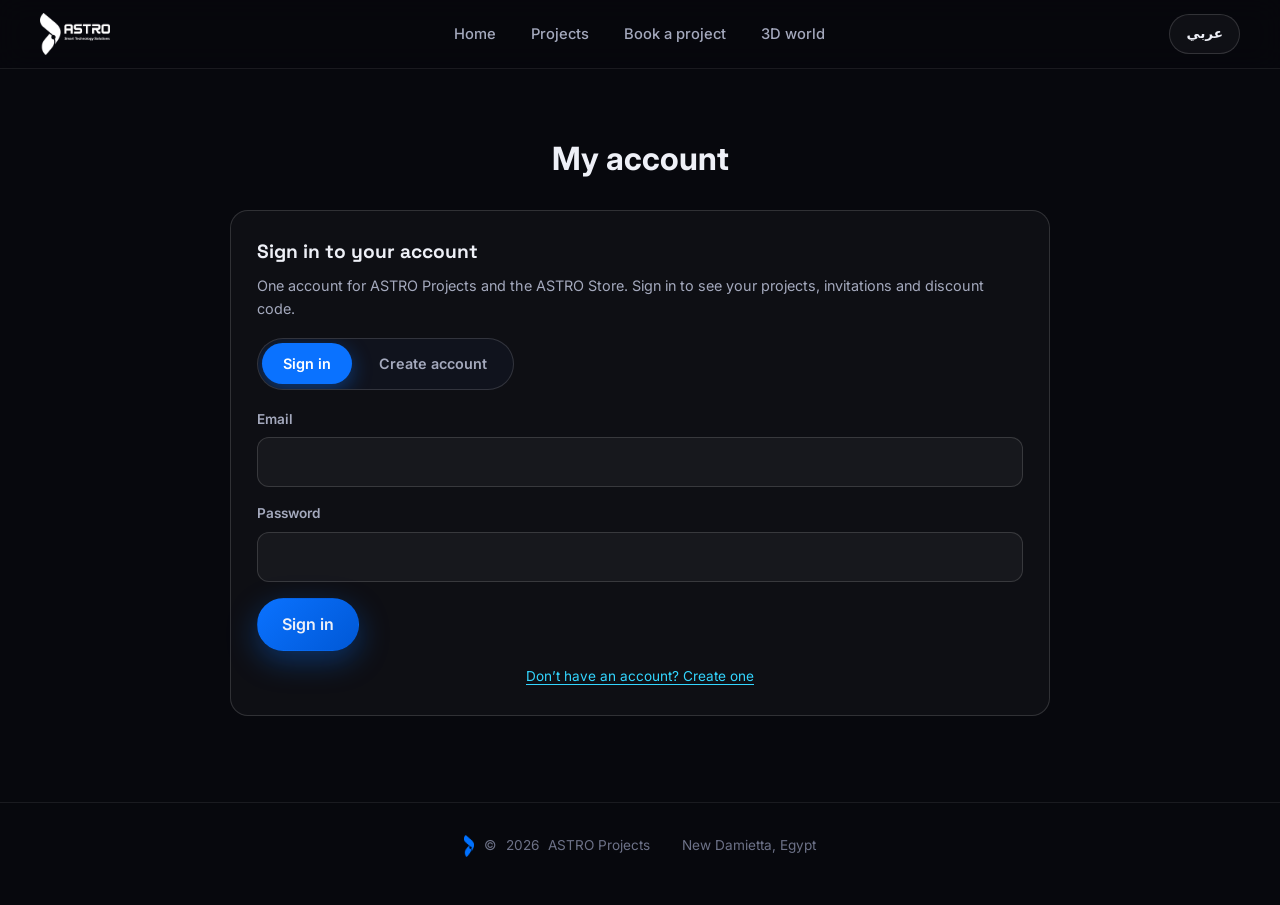
==== account.html @ 442399ca "Unify store accounts, add project booking/roadmap system, full i18n, UI polish - Share accounts, ref" ====
<!DOCTYPE html>
<html lang="en">
<head>
  <meta charset="UTF-8">
  <meta name="viewport" content="width=device-width, initial-scale=1">
  <title>My account — ASTRO Projects</title>
  <meta name="description" content="Your ASTRO projects, team invitations and discount code — the same account as the ASTRO Store.">
  <meta name="theme-color" content="#07080d">
  <meta name="robots" content="noindex">
  <link rel="icon" type="image/png" href="assets/favicon.png">
  <link rel="preconnect" href="https://fonts.googleapis.com">
  <link rel="preconnect" href="https://fonts.gstatic.com" crossorigin>
  <link href="https://fonts.googleapis.com/css2?family=Cairo:wght@400;600;700&family=Inter:wght@400;500;600&family=JetBrains+Mono:wght@400;500&family=Space+Grotesk:wght@500;600;700&display=swap" rel="stylesheet">
  <link rel="stylesheet" href="css/base.css?v=17">
  <link rel="stylesheet" href="css/modal.css?v=17">
  <link rel="stylesheet" href="css/site.css?v=17">
  <link rel="stylesheet" href="css/order.css?v=17">
  <link rel="stylesheet" href="css/account.css?v=17">
</head>
<body class="booking">
  <header class="nav scrolled" id="nav">
    <div class="wrap nav-in">
      <a href="index.html" class="logo" aria-label="ASTRO Projects"><img src="assets/astro-logo-white.webp" alt="ASTRO — Smart Technology Solutions" width="76" height="46"></a>
      <ul class="nav-links">
        <li><a href="index.html" data-i18n="nav.home">Home</a></li>
        <li><a href="index.html#work" data-i18n="nav.projects">Projects</a></li>
        <li><a href="order.html" data-i18n="nav.book">Book a project</a></li>
        <li><a href="world.html" data-i18n="nav.world">3D world</a></li>
      </ul>
      <div class="nav-actions">
        <button class="btn lang" id="lang-toggle" type="button">عربي</button>
      </div>
    </div>
  </header>

  <main class="order-page">
    <div class="wrap narrow">
      <div class="order-head">
        <h1 class="title" data-i18n="acc.title">My account</h1>
      </div>

      <div id="gate-wrap" hidden></div>

      <div id="acc-wrap" hidden>
        <div class="acc-head">
          <div id="acc-who"></div>
          <button class="btn" id="b-signout" type="button" data-i18n="acc.signOut">Sign out</button>
        </div>

        <div class="tabs2" role="tablist">
          <button class="tab2 on" id="tab-projects" role="tab" type="button" data-i18n="acc.tab.projects">My projects</button>
          <button class="tab2" id="tab-invites" role="tab" type="button">
            <span data-i18n="acc.tab.invites">Invitations</span><span class="badge" id="invite-badge" hidden></span>
          </button>
          <button class="tab2" id="tab-code" role="tab" type="button" data-i18n="acc.tab.code">Discount code</button>
        </div>

        <section id="view-projects"><div class="card-form"><div class="form-body" id="projects-body"></div></div></section>
        <section id="view-invites" hidden><div class="card-form"><div class="form-body" id="invites-body"></div></div></section>
        <section id="view-code" hidden><div class="card-form"><div class="form-body" id="code-body"></div></div></section>
      </div>
    </div>
  </main>

  <footer><div class="wrap"><span class="f-brand"><img src="assets/astro-symbol.webp" alt="" width="14" height="28"> © <span id="yr"></span> ASTRO Projects</span><span>New Damietta, Egypt</span></div></footer>

  <script src="js/icons.js?v=17"></script>
  <script src="js/data.js?v=17"></script>
  <script src="js/config.js?v=17"></script>
  <script src="js/i18n-order.js?v=17"></script>
  <script src="js/store-auth.js?v=17"></script>
  <script src="js/account.js?v=17"></script>
</body>
</html>
---- css/base.css ----
/* ==========================================================================
   Base tokens — shared by the portfolio site and the 3D world
   ========================================================================== */
:root {
  --bg: #07080d;
  --bg-2: #0b0d15;
  --surface: #10131d;
  --surface-2: #151927;
  --line: rgba(255, 255, 255, 0.08);
  --line-2: rgba(255, 255, 255, 0.14);
  --text: #eef0f7;
  --text-2: #a4a9bd;
  --text-3: #6d7288;
  --accent: #0a72ff;
  --accent-2: #33d6ff;
  --gold: #ffd23f;
  --radius: 16px;
  --radius-sm: 10px;
  --font-display: 'Space Grotesk', 'Inter', system-ui, sans-serif;
  --font-body: 'Inter', system-ui, -apple-system, 'Segoe UI', sans-serif;
  --font-mono: 'JetBrains Mono', ui-monospace, 'SF Mono', Menlo, monospace;
  --ease: cubic-bezier(0.22, 1, 0.36, 1);
}

*, *::before, *::after { box-sizing: border-box; }
html { scroll-behavior: smooth; -webkit-text-size-adjust: 100%; }
body {
  margin: 0;
  background: var(--bg);
  color: var(--text);
  font-family: var(--font-body);
  font-size: 16px;
  line-height: 1.6;
  -webkit-font-smoothing: antialiased;
  text-rendering: optimizeLegibility;
}
img, svg, canvas { display: block; max-width: 100%; }
a { color: inherit; text-decoration: none; }
button { font: inherit; color: inherit; cursor: pointer; }
:focus-visible { outline: 2px solid var(--accent-2); outline-offset: 3px; border-radius: 6px; }
::selection { background: var(--accent); color: #fff; }

@media (prefers-reduced-motion: reduce) {
  *, *::before, *::after { animation-duration: 0.01ms !important; transition-duration: 0.01ms !important; scroll-behavior: auto !important; }
}

/* Shared chips / tags -------------------------------------------------- */
.chip {
  display: inline-flex; align-items: center; gap: 0.4rem;
  padding: 0.28rem 0.7rem;
  border: 1px solid var(--line-2);
  border-radius: 999px;
  font-size: 0.74rem; font-weight: 500; letter-spacing: 0.01em;
  color: var(--text-2);
  background: rgba(255, 255, 255, 0.03);
  white-space: nowrap;
}
.chip .dot { width: 7px; height: 7px; border-radius: 50%; background: var(--c, var(--accent)); box-shadow: 0 0 10px var(--c, var(--accent)); }
.tech {
  font-family: var(--font-mono); font-size: 0.72rem;
  padding: 0.22rem 0.55rem; border-radius: 6px;
  background: rgba(255, 255, 255, 0.05); color: var(--text-2);
  border: 1px solid var(--line);
}
---- css/modal.css ----
/* Project detail dialog — shared by site and 3D world */
.pm-overlay {
  position: fixed; inset: 0; z-index: 1000;
  display: flex; align-items: center; justify-content: center;
  padding: 1.25rem;
  background: rgba(4, 5, 10, 0.72);
  backdrop-filter: blur(10px) saturate(1.1);
  -webkit-backdrop-filter: blur(10px) saturate(1.1);
  opacity: 0; pointer-events: none;
  transition: opacity 0.28s var(--ease);
}
.pm-overlay.open { opacity: 1; pointer-events: auto; }
.pm {
  --c: var(--accent);
  position: relative;
  width: min(760px, 100%); max-height: min(88vh, 900px);
  display: flex; flex-direction: column;
  background: linear-gradient(180deg, var(--surface-2), var(--surface));
  border: 1px solid var(--line-2);
  border-radius: 22px;
  box-shadow: 0 40px 120px rgba(0, 0, 0, 0.6), 0 0 0 1px rgba(255, 255, 255, 0.02) inset;
  transform: translateY(18px) scale(0.98);
  transition: transform 0.34s var(--ease);
  overflow: hidden;
}
.pm-overlay.open .pm { transform: none; }
.pm::before {
  content: ''; position: absolute; inset: 0 0 auto 0; height: 220px; pointer-events: none;
  background: radial-gradient(600px 220px at 20% -20%, color-mix(in srgb, var(--c) 38%, transparent), transparent 70%);
}
.pm-head { position: relative; padding: 1.75rem 2rem 1rem; }
.pm-cats { display: flex; flex-wrap: wrap; gap: 0.4rem; margin-bottom: 0.9rem; }
.pm-title { font-family: var(--font-display); font-size: clamp(1.5rem, 3.4vw, 2.1rem); line-height: 1.15; margin: 0 2.5rem 0.5rem 0; letter-spacing: -0.01em; }
.pm-tag { margin: 0; color: var(--text-2); font-size: 1.02rem; }
.pm-close {
  position: absolute; z-index: 5; top: 1.1rem; right: 1.1rem; width: 38px; height: 38px;
  border-radius: 50%; border: 1px solid var(--line-2); background: rgba(255, 255, 255, 0.05);
  display: grid; place-items: center; font-size: 1.15rem; line-height: 1;
  transition: background 0.2s, transform 0.2s;
}
.pm-close:hover { background: rgba(255, 255, 255, 0.12); transform: rotate(90deg); }
.pm-body { position: relative; padding: 0.5rem 2rem 2rem; overflow-y: auto; }
.pm-status {
  display: inline-flex; align-items: center; gap: 0.45rem; margin-bottom: 1rem;
  font-family: var(--font-mono); font-size: 0.72rem; letter-spacing: 0.06em; text-transform: uppercase; color: var(--text-3);
}
.pm-status::before { content: ''; width: 7px; height: 7px; border-radius: 50%; background: var(--c); }
.pm-desc { color: var(--text); margin: 0 0 1.4rem; font-size: 1.02rem; }
.pm h3 { font-family: var(--font-mono); font-size: 0.72rem; font-weight: 500; letter-spacing: 0.12em; text-transform: uppercase; color: var(--text-3); margin: 1.5rem 0 0.7rem; }
.pm ul { margin: 0; padding: 0; list-style: none; display: grid; gap: 0.6rem; }
.pm li { position: relative; padding-left: 1.25rem; color: var(--text-2); font-size: 0.96rem; }
.pm li::before { content: ''; position: absolute; left: 0; top: 0.62em; width: 7px; height: 7px; border-radius: 2px; background: var(--c); transform: rotate(45deg); }
.pm-stack { display: flex; flex-wrap: wrap; gap: 0.4rem; }
.pm-links { display: flex; flex-wrap: wrap; gap: 0.6rem; margin-top: 1.6rem; }
.btn {
  display: inline-flex; align-items: center; gap: 0.55rem;
  padding: 0.7rem 1.2rem; border-radius: 999px; border: 1px solid var(--line-2);
  font-weight: 600; font-size: 0.92rem; background: rgba(255, 255, 255, 0.04);
  transition: transform 0.2s var(--ease), background 0.2s, border-color 0.2s, box-shadow 0.2s;
}
.btn:hover { transform: translateY(-2px); background: rgba(255, 255, 255, 0.09); border-color: rgba(255, 255, 255, 0.28); }
.btn.primary { background: linear-gradient(135deg, var(--accent), #0058d6); border-color: transparent; box-shadow: 0 10px 30px rgba(10, 114, 255, 0.35); }
.btn.primary:hover { box-shadow: 0 14px 40px rgba(10, 114, 255, 0.5); }

@media (max-width: 600px) {
  .pm-overlay { padding: 0; align-items: flex-end; }
  .pm { max-height: 92vh; border-radius: 22px 22px 0 0; }
  .pm-head { padding: 1.4rem 1.25rem 0.75rem; }
  .pm-body { padding: 0.25rem 1.25rem 1.5rem; }
}

/* Coins + toasts ------------------------------------------------------ */
.coin { display: inline-block; flex: none; width: 1.15em; height: 1.15em; border-radius: 50%; vertical-align: -0.2em; background: radial-gradient(circle at 35% 30%, #fff3b0, #ffc93c 55%, #d18b00); box-shadow: 0 0 0 1.5px #a86b00 inset, 0 0 12px rgba(255, 201, 60, 0.5); position: relative; }
.coin::after { content: ''; position: absolute; inset: 24%; border-radius: 50%; border: 1.5px solid rgba(146, 90, 0, 0.55); }
.toasts { position: fixed; z-index: 1200; top: 5.2rem; left: 50%; transform: translateX(-50%); display: grid; gap: 0.5rem; justify-items: center; pointer-events: none; width: min(92vw, 420px); }
.toast { --c: var(--accent); display: flex; align-items: center; gap: 0.75rem; padding: 0.7rem 1.1rem 0.7rem 0.85rem; border-radius: 16px; background: rgba(10, 12, 24, 0.9); backdrop-filter: blur(14px); border: 1px solid color-mix(in srgb, var(--c) 55%, transparent); box-shadow: 0 16px 50px rgba(0, 0, 0, 0.5), 0 0 30px color-mix(in srgb, var(--c) 25%, transparent); opacity: 0; transform: translateY(-14px) scale(0.96); transition: opacity 0.35s, transform 0.45s var(--ease); font-size: 1.3rem; }
.toast.in { opacity: 1; transform: none; }
.toast b { display: block; font-family: var(--font-display); font-size: 1.05rem; line-height: 1.2; color: #ffd86b; }
.toast span { display: block; font-size: 0.8rem; color: var(--text-2); font-family: var(--font-body); }
---- css/site.css ----
/* ==========================================================================
   Portfolio site
   ========================================================================== */
.wrap { width: min(1200px, 100% - 2.5rem); margin-inline: auto; }
section { position: relative; padding: clamp(2.6rem, 5vw, 4.2rem) 0; }
.eyebrow { font-family: var(--font-mono); font-size: 0.75rem; letter-spacing: 0.16em; text-transform: uppercase; color: var(--accent-2); margin: 0 0 1rem; display: flex; align-items: center; gap: 0.7rem; }
.eyebrow::before { content: ''; width: 28px; height: 1px; background: currentColor; }
h2.title { font-family: var(--font-display); font-size: clamp(2rem, 4.6vw, 3.2rem); line-height: 1.08; letter-spacing: -0.02em; margin: 0 0 1rem; font-weight: 700; }
p.lead { color: var(--text-2); font-size: 1.1rem; max-width: 62ch; margin: 0; }

/* Nav ------------------------------------------------------------------ */
.nav { position: fixed; inset: 0 0 auto 0; z-index: 100; transition: background 0.3s, border-color 0.3s, backdrop-filter 0.3s; border-bottom: 1px solid transparent; }
.nav.scrolled { background: rgba(7, 8, 13, 0.72); backdrop-filter: blur(14px) saturate(1.3); -webkit-backdrop-filter: blur(14px) saturate(1.3); border-color: var(--line); }
.nav-in { height: 68px; display: flex; align-items: center; justify-content: space-between; gap: 1.5rem; }
.logo { font-family: var(--font-display); font-weight: 700; font-size: 1.15rem; letter-spacing: -0.01em; display: flex; align-items: center; gap: 0.6rem; }
.logo i { width: 30px; height: 30px; border-radius: 9px; background: linear-gradient(135deg, var(--accent), var(--accent-2)); display: grid; place-items: center; font-style: normal; font-size: 0.9rem; color: #fff; }
.nav-links { display: flex; gap: 0.4rem; list-style: none; margin: 0; padding: 0; }
.nav-links a { padding: 0.5rem 0.9rem; border-radius: 999px; color: var(--text-2); font-size: 0.92rem; font-weight: 500; transition: color 0.2s, background 0.2s; }
.nav-links a:hover, .nav-links a.active { color: var(--text); background: rgba(255, 255, 255, 0.06); }
.nav .btn { padding: 0.55rem 1.05rem; font-size: 0.86rem; }
@media (max-width: 860px) { .nav-links { display: none; } }

/* Hero ----------------------------------------------------------------- */
.hero { min-height: 100svh; display: flex; align-items: center; padding: 7rem 0 4rem; overflow: hidden; }
#net { position: absolute; inset: 0; width: 100%; height: 100%; opacity: 0.85; }
.hero::after { content: ''; position: absolute; inset: 0; background: radial-gradient(1000px 600px at 15% 30%, rgba(10, 114, 255, 0.16), transparent 60%), radial-gradient(800px 500px at 90% 80%, rgba(51, 214, 255, 0.1), transparent 60%), linear-gradient(180deg, transparent 60%, var(--bg)); pointer-events: none; }
.hero-in { position: relative; z-index: 2; }
.hero-pill { display: inline-flex; align-items: center; gap: 0.6rem; padding: 0.4rem 0.9rem 0.4rem 0.5rem; border: 1px solid var(--line-2); border-radius: 999px; background: rgba(255, 255, 255, 0.04); font-size: 0.82rem; color: var(--text-2); margin-bottom: 1.6rem; }
.hero-pill b { display: inline-grid; place-items: center; width: 22px; height: 22px; border-radius: 50%; background: rgba(61, 220, 151, 0.18); }
.hero-pill b::after { content: ''; width: 8px; height: 8px; border-radius: 50%; background: #3ddc97; box-shadow: 0 0 12px #3ddc97; animation: pulse 2s infinite; }
@keyframes pulse { 50% { opacity: 0.35; } }
.hero h1 { font-family: var(--font-display); font-size: clamp(3rem, 9.5vw, 7.6rem); line-height: 0.95; letter-spacing: -0.04em; margin: 0 0 1.4rem; font-weight: 700; }
.hero h1 span { background: linear-gradient(120deg, #fff 20%, #9cc8ff 55%, var(--accent-2)); -webkit-background-clip: text; background-clip: text; color: transparent; }
.hero .role { font-family: var(--font-mono); font-size: clamp(0.85rem, 1.6vw, 1rem); color: var(--accent-2); margin: 0 0 1.4rem; letter-spacing: 0.02em; }
.hero p.lead { font-size: clamp(1.05rem, 1.7vw, 1.3rem); max-width: 56ch; margin-bottom: 2.2rem; }
.hero-cta { display: flex; flex-wrap: wrap; gap: 0.8rem; }
.btn.lg { padding: 0.95rem 1.6rem; font-size: 1rem; }
.hero-stats { display: flex; flex-wrap: wrap; gap: 2.6rem; margin-top: 3.6rem; padding-top: 1.8rem; border-top: 1px solid var(--line); }
.stat b { display: block; font-family: var(--font-display); font-size: 2.3rem; line-height: 1; letter-spacing: -0.03em; }
.stat span { color: var(--text-3); font-size: 0.82rem; text-transform: uppercase; letter-spacing: 0.1em; font-family: var(--font-mono); }
.scroll-hint { position: absolute; bottom: 1.6rem; left: 50%; transform: translateX(-50%); z-index: 2; color: var(--text-3); font-family: var(--font-mono); font-size: 0.7rem; letter-spacing: 0.2em; text-transform: uppercase; }

/* Drive banner ---------------------------------------------------------- */
.drive { padding: 0; }
.drive-card { position: relative; overflow: hidden; border-radius: 28px; border: 1px solid var(--line-2); background: linear-gradient(120deg, #131a33, #0d0f1c 60%); padding: clamp(2rem, 5vw, 4rem); display: grid; grid-template-columns: 1.1fr 0.9fr; gap: 2rem; align-items: center; }
.drive-card::before { content: ''; position: absolute; inset: 0; background: radial-gradient(700px 350px at 85% 50%, rgba(255, 159, 67, 0.22), transparent 70%); pointer-events: none; }
.drive-card h3 { font-family: var(--font-display); font-size: clamp(1.8rem, 3.6vw, 2.8rem); line-height: 1.1; margin: 0 0 1rem; letter-spacing: -0.02em; }
.drive-card p { color: var(--text-2); margin: 0 0 1.6rem; max-width: 46ch; }
.drive-art { position: relative; aspect-ratio: 16 / 9; border-radius: 18px; overflow: hidden; background: linear-gradient(#182347, #0c1020); border: 1px solid var(--line); }
.drive-art svg { width: 100%; height: 100%; }
@media (max-width: 820px) { .drive-card { grid-template-columns: 1fr; } }

/* Now / roles ------------------------------------------------------------ */
.roles { display: grid; grid-template-columns: repeat(auto-fit, minmax(260px, 1fr)); gap: 1rem; margin-top: 2.2rem; }
.role-card { padding: 1.4rem 1.5rem; border: 1px solid var(--line); border-radius: var(--radius); background: var(--surface); }
.role-card small { font-family: var(--font-mono); font-size: 0.72rem; color: var(--accent-2); letter-spacing: 0.08em; text-transform: uppercase; }
.role-card h4 { margin: 0.4rem 0 0.2rem; font-family: var(--font-display); font-size: 1.15rem; }
.role-card p { margin: 0; color: var(--text-2); font-size: 0.92rem; }

/* Project cards ---------------------------------------------------------- */
.grid { display: grid; grid-template-columns: repeat(auto-fill, minmax(320px, 1fr)); gap: 1.1rem; }
.card { --c: var(--accent); position: relative; display: flex; flex-direction: column; text-align: left; padding: 0; border: 1px solid var(--line); border-radius: var(--radius); background: var(--surface); overflow: hidden; transition: transform 0.35s var(--ease), border-color 0.25s, box-shadow 0.35s; }
.card:hover { transform: translateY(-5px); border-color: color-mix(in srgb, var(--c) 55%, transparent); box-shadow: 0 24px 60px rgba(0, 0, 0, 0.45), 0 0 0 1px color-mix(in srgb, var(--c) 20%, transparent); }
.thumb { position: relative; height: 128px; overflow: hidden; background: linear-gradient(135deg, color-mix(in srgb, var(--c) 30%, #0b0d15), #0b0d15 75%); }
.thumb canvas { width: 100%; height: 100%; }
.thumb .glyph { position: absolute; right: 1rem; bottom: -0.6rem; font-family: var(--font-display); font-size: 6.2rem; font-weight: 700; line-height: 1; color: color-mix(in srgb, var(--c) 40%, transparent); pointer-events: none; }
.card .body { padding: 1.15rem 1.3rem 1.3rem; display: flex; flex-direction: column; gap: 0.6rem; flex: 1; }
.card h3 { font-family: var(--font-display); font-size: 1.2rem; line-height: 1.2; margin: 0; letter-spacing: -0.01em; }
.card p { margin: 0; color: var(--text-2); font-size: 0.92rem; }
.card .cats { display: flex; flex-wrap: wrap; gap: 0.35rem; }
.card .cats .chip { font-size: 0.68rem; padding: 0.2rem 0.55rem; }
.card .foot { margin-top: auto; padding-top: 0.5rem; display: flex; flex-wrap: wrap; gap: 0.35rem; }
.card .foot .tech { font-size: 0.66rem; }
.badge { position: absolute; top: 0.8rem; left: 0.8rem; z-index: 2; font-family: var(--font-mono); font-size: 0.66rem; letter-spacing: 0.08em; text-transform: uppercase; padding: 0.25rem 0.55rem; border-radius: 6px; background: rgba(0, 0, 0, 0.55); border: 1px solid var(--line-2); backdrop-filter: blur(6px); }
.badge.star { color: var(--gold); }

.featured-grid { display: grid; grid-template-columns: repeat(12, 1fr); gap: 1.1rem; }
.featured-grid .card { grid-column: span 4; }
.featured-grid .card:nth-child(1), .featured-grid .card:nth-child(2) { grid-column: span 6; }
.featured-grid .card:nth-child(1) .thumb, .featured-grid .card:nth-child(2) .thumb { height: 200px; }
@media (max-width: 980px) { .featured-grid .card, .featured-grid .card:nth-child(1), .featured-grid .card:nth-child(2) { grid-column: span 6; } }
@media (max-width: 640px) { .featured-grid .card, .featured-grid .card:nth-child(1), .featured-grid .card:nth-child(2) { grid-column: span 12; } }

/* Domains ---------------------------------------------------------------- */
.domains { display: grid; grid-template-columns: repeat(auto-fill, minmax(260px, 1fr)); gap: 1rem; margin-top: 2.4rem; }
.domain { --c: var(--accent); position: relative; text-align: left; padding: 1.4rem 1.5rem; border-radius: var(--radius); border: 1px solid var(--line); background: var(--surface); transition: transform 0.3s var(--ease), border-color 0.25s; overflow: hidden; }
.domain::after { content: ''; position: absolute; right: -40px; top: -40px; width: 140px; height: 140px; border-radius: 50%; background: radial-gradient(circle, color-mix(in srgb, var(--c) 35%, transparent), transparent 70%); transition: transform 0.5s var(--ease); }
.domain:hover { transform: translateY(-4px); border-color: color-mix(in srgb, var(--c) 60%, transparent); }
.domain:hover::after { transform: scale(1.5); }
.domain .ic { width: 42px; height: 42px; display: grid; place-items: center; border-radius: 12px; font-size: 1.25rem; color: var(--c); background: color-mix(in srgb, var(--c) 14%, transparent); border: 1px solid color-mix(in srgb, var(--c) 35%, transparent); margin-bottom: 1rem; position: relative; z-index: 1; }
.domain h4 { margin: 0 0 0.35rem; font-family: var(--font-display); font-size: 1.1rem; position: relative; z-index: 1; }
.domain p { margin: 0 0 0.9rem; color: var(--text-2); font-size: 0.9rem; position: relative; z-index: 1; }
.domain .n { font-family: var(--font-mono); font-size: 0.75rem; color: var(--c); position: relative; z-index: 1; }

/* Explorer --------------------------------------------------------------- */
.tools { display: flex; flex-wrap: wrap; gap: 0.8rem; align-items: center; margin: 2.2rem 0 1.6rem; }
.search { position: relative; flex: 1 1 260px; max-width: 380px; }
.search input { width: 100%; height: 44px; border-radius: 999px; border: 1px solid var(--line-2); background: var(--surface); color: var(--text); padding: 0 1rem 0 2.6rem; font: inherit; font-size: 0.95rem; transition: border-color 0.2s, box-shadow 0.2s; }
.search input:focus { outline: none; border-color: var(--accent); box-shadow: 0 0 0 4px rgba(10, 114, 255, 0.18); }
.search::before { content: ''; position: absolute; left: 1rem; top: 50%; width: 18px; height: 18px; transform: translateY(-50%); background: var(--text-3); -webkit-mask: url("data:image/svg+xml,%3Csvg xmlns='http://www.w3.org/2000/svg' viewBox='0 0 24 24' fill='none' stroke='black' stroke-width='2' stroke-linecap='round'%3E%3Ccircle cx='11' cy='11' r='8'/%3E%3Cpath d='m21 21-4.3-4.3'/%3E%3C/svg%3E") center / contain no-repeat; mask: url("data:image/svg+xml,%3Csvg xmlns='http://www.w3.org/2000/svg' viewBox='0 0 24 24' fill='none' stroke='black' stroke-width='2' stroke-linecap='round'%3E%3Ccircle cx='11' cy='11' r='8'/%3E%3Cpath d='m21 21-4.3-4.3'/%3E%3C/svg%3E") center / contain no-repeat; }
.filters { display: flex; flex-wrap: wrap; gap: 0.45rem; }
.filter { --c: var(--accent); padding: 0.45rem 0.95rem; border-radius: 999px; border: 1px solid var(--line-2); background: transparent; font-size: 0.84rem; font-weight: 500; color: var(--text-2); transition: all 0.2s; display: inline-flex; gap: 0.5rem; align-items: center; }
.filter i { font-style: normal; font-family: var(--font-mono); font-size: 0.7rem; opacity: 0.6; }
.filter:hover { color: var(--text); border-color: rgba(255, 255, 255, 0.3); }
.filter.on { color: #fff; background: color-mix(in srgb, var(--c) 30%, transparent); border-color: color-mix(in srgb, var(--c) 70%, transparent); }
.count { color: var(--text-3); font-family: var(--font-mono); font-size: 0.8rem; margin-left: auto; }
.empty { padding: 4rem 0; text-align: center; color: var(--text-3); }

/* About ------------------------------------------------------------------ */
.about-grid { display: grid; grid-template-columns: 1fr 1fr; gap: clamp(2rem, 5vw, 4rem); margin-top: 2.4rem; }
@media (max-width: 860px) { .about-grid { grid-template-columns: 1fr; } }
.skills { display: grid; gap: 1.3rem; }
.skill-group h4 { margin: 0 0 0.6rem; font-family: var(--font-mono); font-size: 0.74rem; letter-spacing: 0.12em; text-transform: uppercase; color: var(--text-3); font-weight: 500; }
.skill-group div { display: flex; flex-wrap: wrap; gap: 0.4rem; }
.timeline { border-left: 1px solid var(--line-2); padding-left: 1.6rem; display: grid; gap: 1.6rem; }
.tl { position: relative; }
.tl::before { content: ''; position: absolute; left: calc(-1.6rem - 4px); top: 0.55rem; width: 7px; height: 7px; border-radius: 50%; background: var(--accent); box-shadow: 0 0 0 4px rgba(10, 114, 255, 0.2); }
.tl small { font-family: var(--font-mono); font-size: 0.72rem; color: var(--text-3); letter-spacing: 0.06em; }
.tl h4 { margin: 0.2rem 0 0.1rem; font-family: var(--font-display); font-size: 1.05rem; }
.tl p { margin: 0; color: var(--text-2); font-size: 0.92rem; }

/* Contact ---------------------------------------------------------------- */
.contact-card { border-radius: 28px; border: 1px solid var(--line-2); padding: clamp(2rem, 6vw, 4.5rem); background: radial-gradient(800px 380px at 80% 0%, rgba(10, 114, 255, 0.2), transparent 70%), var(--surface); }
.contact-card h2 { font-family: var(--font-display); font-size: clamp(2rem, 5vw, 3.6rem); line-height: 1.05; letter-spacing: -0.03em; margin: 0 0 1rem; }
.contact-links { display: flex; flex-wrap: wrap; gap: 0.7rem; margin-top: 2rem; }
footer { padding: 2rem 0 3rem; border-top: 1px solid var(--line); color: var(--text-3); font-size: 0.85rem; }
footer .wrap { display: flex; justify-content: space-between; flex-wrap: wrap; gap: 1rem; }

/* Reveal */
.reveal { opacity: 0; transform: translateY(22px); transition: opacity 0.7s var(--ease), transform 0.7s var(--ease); }
.reveal.in { opacity: 1; transform: none; }

/* ---- Centered layout ---------------------------------------------------- */
.eyebrow { justify-content: center; }
.eyebrow::after { content: ''; width: 28px; height: 1px; background: currentColor; }
h2.title, section .lead { text-align: center; }
p.lead { margin-inline: auto; }
.hero-in { text-align: center; }
.hero p.lead { margin-inline: auto; }
.hero-cta, .hero-stats, .contact-links, .tools { justify-content: center; }
.hero-stats { gap: clamp(1.6rem, 5vw, 3.6rem); }
.scroll-hint { left: 50%; }
.drive-card { grid-template-columns: 1fr; text-align: center; justify-items: center; }
.drive-card p { margin-inline: auto; }
.drive-art { width: min(560px, 100%); }
.domain { text-align: center; }
.domain .ic { margin-inline: auto; }
.filters { justify-content: center; }
.search { margin-inline: auto; }
.count { margin-left: 0; width: 100%; text-align: center; }
.roles { justify-content: center; text-align: center; max-width: 820px; margin-inline: auto; }
.about-grid { grid-template-columns: 1fr; max-width: 820px; margin-inline: auto; }
.skill-group { text-align: center; }
.skill-group div { justify-content: center; }
.timeline { max-width: 560px; margin-inline: auto; width: 100%; }
.contact-card { text-align: center; }
footer .wrap { justify-content: center; text-align: center; gap: 0.4rem 2rem; }
.nav-in { justify-content: space-between; }

/* Game layer ------------------------------------------------------------ */
.wallet { display: inline-flex; align-items: center; gap: 0.7rem; padding: 0.4rem 0.9rem; border-radius: 999px; border: 1px solid var(--line-2); background: rgba(255, 255, 255, 0.04); font-size: 0.82rem; transition: border-color 0.2s, background 0.2s; }
.wallet:hover { border-color: rgba(255, 210, 63, 0.5); background: rgba(255, 210, 63, 0.06); }
.w-prog { color: var(--text-2); font-family: var(--font-mono); font-size: 0.75rem; white-space: nowrap; }
.w-prog b { color: var(--text); }
.w-bar { width: 54px; height: 4px; border-radius: 4px; background: rgba(255, 255, 255, 0.12); overflow: hidden; }
.w-bar i { display: block; height: 100%; width: 0; background: linear-gradient(90deg, var(--accent), var(--gold)); transition: width 0.5s var(--ease); }
.w-coins { display: inline-flex; align-items: center; gap: 0.4rem; font-family: var(--font-mono); font-weight: 500; color: #ffd86b; }
@media (max-width: 1040px) { .w-bar { display: none; } }
@media (max-width: 620px) { .wallet .w-prog { display: none; } .nav .btn { display: none; } .nav .btn.lang, .nav .nav-account { display: inline-flex; padding: 0.5rem 0.8rem; font-size: 0.8rem; } }
.card.found::after { content: ''; position: absolute; top: 0.8rem; right: 0.8rem; z-index: 3; width: 26px; height: 26px; border-radius: 50%; background: rgba(255, 210, 63, 0.16) url("data:image/svg+xml,%3Csvg xmlns='http://www.w3.org/2000/svg' viewBox='0 0 24 24' fill='none' stroke='%23ffd86b' stroke-width='3' stroke-linecap='round' stroke-linejoin='round'%3E%3Cpath d='M20 6 9 17l-5-5'/%3E%3C/svg%3E") center / 14px no-repeat; border: 1px solid rgba(255, 210, 63, 0.6); }
.quest { display: flex; flex-wrap: wrap; gap: 1rem 2rem; align-items: center; justify-content: center; margin: 1.6rem auto 0; padding: 1rem 1.4rem; max-width: 640px; border-radius: 18px; border: 1px solid var(--line-2); background: var(--surface); }
.quest .q-bar { flex: 1 1 200px; height: 8px; border-radius: 8px; background: rgba(255, 255, 255, 0.1); overflow: hidden; }
.quest .q-bar i { display: block; height: 100%; width: 0; background: linear-gradient(90deg, var(--accent), var(--accent-2), var(--gold)); transition: width 0.6s var(--ease); }
.quest small { font-family: var(--font-mono); color: var(--text-2); font-size: 0.78rem; }
.logo, .nav-links a, .nav .btn, .wallet { white-space: nowrap; }
@media (max-width: 1040px) { .nav-links { display: none; } }

/* Wordmark logo */
.logo { font-family: 'Outfit', var(--font-display); font-weight: 700; font-size: 1.7rem; letter-spacing: -0.025em; gap: 0.32em; line-height: 1; align-items: baseline; }
.logo span { color: #fff; }
.logo .l2 { background: linear-gradient(120deg, #9cc8ff, var(--accent-2)); -webkit-background-clip: text; background-clip: text; color: transparent; }
.logo:hover .l2 { filter: brightness(1.25); }

.roles { max-width: 1000px; grid-template-columns: repeat(auto-fit, minmax(240px, 1fr)); }
.role-card p { font-size: 0.9rem; }

/* ASTRO brand logo */
.logo { padding: 0; }
.logo img { height: 42px; width: auto; display: block; }
.f-brand { display: inline-flex; align-items: center; gap: 0.6rem; }
.f-brand img { height: 22px; width: auto; }

/* Booking call-to-action */
.book { padding: 0; }
.book-card { text-align: center; padding: clamp(2rem, 6vw, 4rem); border-radius: 28px; border: 1px solid var(--line-2); background: radial-gradient(700px 300px at 50% 0%, rgba(10, 114, 255, 0.22), transparent 70%), var(--surface); }
.book-card .lead { margin-bottom: 1.6rem; }
.book-cta { display: flex; flex-wrap: wrap; gap: 0.7rem; justify-content: center; }
.btn.gold-o { border-color: rgba(255, 210, 63, 0.55); color: #ffd86b; }

/* Icons */
.ic-svg { display: inline-block; flex: none; vertical-align: -0.16em; }
.badge .ic-svg { vertical-align: -0.12em; margin-inline-end: 0.15rem; }
.domain .ic .ic-svg { vertical-align: middle; }
.thumb .glyph { display: block; right: 0.8rem; bottom: -0.8rem; line-height: 0; }
.thumb .glyph .ic-svg { vertical-align: bottom; stroke-width: 1.2; }
.pm-close .ic-svg { vertical-align: middle; }

/* Burger menu */
.burger { display: none; width: 44px; height: 44px; padding: 0; border-radius: 12px; border: 1px solid var(--line-2); background: rgba(255, 255, 255, 0.05); position: relative; flex: none; }
.burger span { position: absolute; left: 12px; right: 12px; height: 2px; border-radius: 2px; background: #fff; transition: transform 0.3s var(--ease), opacity 0.2s, top 0.3s var(--ease); }
.burger span:nth-child(1) { top: 15px; } .burger span:nth-child(2) { top: 21px; } .burger span:nth-child(3) { top: 27px; }
.burger[aria-expanded='true'] span:nth-child(1) { top: 21px; transform: rotate(45deg); }
.burger[aria-expanded='true'] span:nth-child(2) { opacity: 0; }
.burger[aria-expanded='true'] span:nth-child(3) { top: 21px; transform: rotate(-45deg); }
@media (max-width: 1040px) { .burger { display: inline-block; } }
.menu { position: fixed; z-index: 90; inset: 68px 0 0 0; background: rgba(5, 8, 15, 0.985); backdrop-filter: blur(18px); -webkit-backdrop-filter: blur(18px); overflow-y: auto; opacity: 0; transform: translateY(-12px); transition: opacity 0.3s, transform 0.35s var(--ease); }
.menu[hidden] { display: none; }
.menu.open { opacity: 1; transform: none; }
.menu-in { width: min(560px, 100% - 2rem); margin: 1.2rem auto 3rem; display: grid; gap: 0.6rem; }
.mi { display: grid; grid-template-columns: 44px 1fr; grid-template-rows: auto auto; column-gap: 0.9rem; align-items: center; padding: 0.9rem 1rem; border-radius: 16px; border: 1px solid var(--line); background: var(--surface); transition: transform 0.2s var(--ease), border-color 0.2s, background 0.2s; }
.mi:hover, .mi:focus-visible { transform: translateX(4px); border-color: rgba(10, 114, 255, 0.6); background: rgba(10, 114, 255, 0.08); }
.mi [data-icon] { grid-row: 1 / 3; width: 44px; height: 44px; display: grid; place-items: center; border-radius: 12px; background: rgba(10, 114, 255, 0.14); color: var(--accent-2); }
.mi b { font-family: var(--font-display); font-size: 1.05rem; line-height: 1.2; }
.mi small { color: var(--text-3); font-size: 0.8rem; }
.mi.gold { border-color: rgba(255, 210, 63, 0.45); background: rgba(255, 210, 63, 0.05); }
.mi.gold [data-icon] { background: rgba(255, 210, 63, 0.16); color: #ffd86b; }
body.menu-open { overflow: hidden; }
@media (max-width: 620px) { .nav .nav-drive { display: none; } }
---- css/order.css ----
/* Booking page ----------------------------------------------------------- */
.booking .wrap.narrow { width: min(820px, 100% - 2rem); }
.booking .nav-actions { display: flex; gap: 0.6rem; align-items: center; }
.booking .btn.lang { padding: 0.5rem 1rem; font-size: 0.85rem; }
.order-page { padding: 7rem 0 4rem; min-height: 80vh; }
.order-head { text-align: center; margin-bottom: 1.6rem; }
.order-head .title { margin-bottom: 0.7rem; }
.order-head .title em { font-style: normal; background: linear-gradient(120deg, #9cc8ff, var(--accent-2)); -webkit-background-clip: text; background-clip: text; color: transparent; }
[lang='ar'] body, [lang='ar'] .inp, [lang='ar'] .btn, [lang='ar'] button { font-family: 'Cairo', var(--font-body); }
[lang='ar'] h1, [lang='ar'] h2, [lang='ar'] h3, [lang='ar'] .title { font-family: 'Cairo', var(--font-display); letter-spacing: 0; }
[lang='ar'] .eyebrow, [lang='ar'] .mono { letter-spacing: 0; }
.tabs2 { display: flex; gap: 0.4rem; padding: 0.3rem; margin: 0 auto 1.6rem; width: fit-content; border: 1px solid var(--line-2); border-radius: 999px; background: var(--surface); }
.tab2 { padding: 0.55rem 1.3rem; border: none; border-radius: 999px; background: transparent; font-weight: 600; font-size: 0.9rem; color: var(--text-2); transition: background 0.2s, color 0.2s; }
.tab2.on { background: var(--accent); color: #fff; box-shadow: 0 6px 20px rgba(10, 114, 255, 0.4); }

/* stepper */
.stepper { display: flex; align-items: center; justify-content: center; gap: 0; margin-bottom: 1.2rem; flex-wrap: nowrap; }
.st { display: flex; flex-direction: column; align-items: center; gap: 0.35rem; }
.st .dot { width: 40px; height: 40px; display: grid; place-items: center; border-radius: 50%; border: 1px solid var(--line-2); background: var(--surface); font-size: 1rem; transition: all 0.3s var(--ease); }
.st .lb { font-size: 0.72rem; color: var(--text-3); font-weight: 500; }
.st.on .dot { background: var(--accent); border-color: transparent; box-shadow: 0 0 0 5px rgba(10, 114, 255, 0.2); }
.st.on .lb { color: var(--text); }
.st.done .dot { background: rgba(61, 220, 151, 0.18); border-color: rgba(61, 220, 151, 0.6); color: #3ddc97; }
.ln { flex: 1 1 24px; max-width: 70px; height: 2px; margin: 0 0.3rem 1.3rem; background: var(--line-2); }
.ln.done { background: #3ddc97; }
@media (max-width: 520px) { .st .lb { display: none; } .st .dot { width: 34px; height: 34px; } .ln { margin-bottom: 0; } }

/* card */
.card-form { border: 1px solid var(--line-2); border-radius: 22px; background: linear-gradient(180deg, var(--surface-2), var(--surface)); overflow: hidden; box-shadow: 0 30px 80px rgba(0, 0, 0, 0.35); }
.bar { height: 4px; background: rgba(255, 255, 255, 0.06); }
.bar i { display: block; height: 100%; width: 20%; background: linear-gradient(90deg, var(--accent), var(--accent-2)); transition: width 0.45s var(--ease); }
.form-body { padding: clamp(1.4rem, 4vw, 2.4rem); min-height: 320px; }
.form-foot { display: flex; justify-content: space-between; gap: 0.8rem; padding: 1rem clamp(1.4rem, 4vw, 2.4rem) 1.5rem; border-top: 1px solid var(--line); }
.form-foot .btn:disabled { opacity: 0.35; pointer-events: none; }
.btn.lg { padding: 0.8rem 1.5rem; }
.stepwrap { animation: slideIn 0.4s var(--ease); }
.stepwrap.rev { animation-name: slideBack; }
@keyframes slideIn { from { opacity: 0; transform: translateX(24px); } }
@keyframes slideBack { from { opacity: 0; transform: translateX(-24px); } }
[dir='rtl'] .stepwrap { animation-name: slideBack; }
[dir='rtl'] .stepwrap.rev { animation-name: slideIn; }
.step-h { font-family: var(--font-display); font-size: clamp(1.3rem, 3vw, 1.8rem); margin: 0 0 0.3rem; letter-spacing: -0.01em; }
.step-d { color: var(--text-2); margin: 0 0 1.4rem; }
.terms { text-align: center; color: var(--text-3); font-size: 0.82rem; margin-top: 1.1rem; }

/* choices */
.pick-wrap { display: none; position: relative; margin-bottom: 0.9rem; }
.pick-select {
  width: 100%; appearance: none; -webkit-appearance: none;
  padding: 0.85rem 2.6rem 0.85rem 1rem; border-radius: 12px; border: 1px solid var(--line-2);
  background: rgba(255, 255, 255, 0.04); color: var(--text); font: inherit; font-size: 0.95rem; font-weight: 600;
  cursor: pointer; transition: border-color 0.2s, box-shadow 0.2s, background 0.2s;
}
[dir='rtl'] .pick-select { padding: 0.85rem 1rem 0.85rem 2.6rem; }
.pick-select:hover { border-color: rgba(255, 255, 255, 0.28); }
.pick-select:focus { outline: none; border-color: var(--accent); box-shadow: 0 0 0 4px rgba(10, 114, 255, 0.2); }
.pick-select option { background: #12151f; color: var(--text); font-weight: 500; }
/* custom chevron (replaces the browser's default arrow, which clashes with the rest of the UI) */
.pick-wrap::after {
  content: ''; position: absolute; inset-inline-end: 1rem; top: 50%; width: 10px; height: 10px;
  transform: translateY(-65%) rotate(45deg); border: solid var(--text-2); border-width: 0 2px 2px 0;
  pointer-events: none; transition: border-color 0.2s;
}
.pick-wrap:focus-within::after { border-color: var(--accent); }
#type-preview:empty, #level-preview:empty { display: none; }
.pick-preview-card {
  display: flex; align-items: center; gap: 0.9rem; padding: 0.9rem 1rem; margin-bottom: 1.1rem;
  border-radius: 14px; border: 1px solid var(--accent); background: rgba(10, 114, 255, 0.1);
  box-shadow: 0 0 0 1px var(--accent) inset; animation: pickIn 0.25s var(--ease);
}
.pick-preview-card.sm { padding: 0.7rem 1rem; gap: 0.7rem; }
.pick-preview-card .ic { flex: none; width: 40px; height: 40px; display: grid; place-items: center; border-radius: 11px; background: rgba(10, 114, 255, 0.18); color: var(--accent-2); }
.pick-preview-card.sm .ic { width: 30px; height: 30px; color: var(--accent-2); }
.pick-preview-card .tx b { display: block; font-size: 0.95rem; }
.pick-preview-card .tx small { display: block; color: var(--text-2); font-size: 0.8rem; line-height: 1.4; margin-top: 0.15rem; }
@keyframes pickIn { from { opacity: 0; transform: translateY(-4px); } to { opacity: 1; transform: none; } }
.type-grid { display: grid; grid-template-columns: repeat(auto-fill, minmax(260px, 1fr)); gap: 0.7rem; }
.type { position: relative; display: flex; align-items: center; gap: 0.9rem; text-align: start; padding: 0.95rem 1rem; border-radius: 14px; border: 1px solid var(--line); background: rgba(255, 255, 255, 0.02); transition: transform 0.2s var(--ease), border-color 0.2s, background 0.2s; }
.type:hover { transform: translateY(-2px); border-color: rgba(255, 255, 255, 0.28); }
.type .ic { flex: none; width: 44px; height: 44px; display: grid; place-items: center; border-radius: 12px; background: rgba(10, 114, 255, 0.14); font-size: 1.3rem; }
.type .tx b { display: block; font-size: 0.95rem; }
.type .tx small { display: block; color: var(--text-3); font-size: 0.76rem; line-height: 1.35; margin-top: 0.15rem; }
.ck { position: absolute; top: 0.6rem; inset-inline-end: 0.7rem; width: 22px; height: 22px; display: grid; place-items: center; border-radius: 50%; background: var(--accent); color: #fff; font-style: normal; font-size: 0.75rem; opacity: 0; transform: scale(0.5); transition: all 0.25s var(--ease); }
.sel { border-color: var(--accent) !important; background: rgba(10, 114, 255, 0.1) !important; box-shadow: 0 0 0 1px var(--accent) inset; }
.sel .ck { opacity: 1; transform: none; }
.lvl-grid { display: grid; grid-template-columns: repeat(auto-fill, minmax(220px, 1fr)); gap: 0.7rem; margin-bottom: 1.2rem; }
.lvl { position: relative; padding: 1rem 2.4rem 1rem 1rem; text-align: start; font-weight: 600; border-radius: 14px; border: 1px solid var(--line); background: rgba(255, 255, 255, 0.02); transition: all 0.2s; }
[dir='rtl'] .lvl { padding: 1rem 1rem 1rem 2.4rem; }
.lvl:hover { border-color: rgba(255, 255, 255, 0.28); }

/* Below ~640px the grids above (minmax 260px/220px columns) can't shrink to
   fit and spill past the form's edge — swap them for a plain dropdown instead
   of fighting the grid down to phone widths. Must come after the base
   .type-grid/.lvl-grid rules above: equal-specificity CSS resolves ties by
   source order, not by which media query is narrower. */
@media (max-width: 640px) {
  .pick-wrap { display: block; }
  .type-grid, .lvl-grid { display: none; }
}

/* fields */
.fld { margin-bottom: 1rem; display: flex; flex-direction: column; gap: 0.4rem; }
.fld label, .ref-box label { font-size: 0.85rem; font-weight: 600; color: var(--text-2); }
.req { color: #ff5d7a; }
.inp { width: 100%; padding: 0.75rem 0.95rem; border-radius: 12px; border: 1px solid var(--line-2); background: rgba(255, 255, 255, 0.04); color: var(--text); font: inherit; font-size: 0.95rem; transition: border-color 0.2s, box-shadow 0.2s; }
.inp:focus { outline: none; border-color: var(--accent); box-shadow: 0 0 0 4px rgba(10, 114, 255, 0.2); }
.inp.bad { border-color: #ff5d7a; box-shadow: 0 0 0 3px rgba(255, 93, 122, 0.18); }
.inp.mono { font-family: var(--font-mono); letter-spacing: 0.04em; direction: ltr; text-align: start; }
select.inp option { background: #12151f; }
textarea.inp { resize: vertical; min-height: 130px; line-height: 1.55; }
.count { font-size: 0.75rem; color: var(--text-3); text-align: end; }
.err { color: #ff8da1; font-size: 0.8rem; }
.row2 { display: grid; grid-template-columns: 1fr 1fr; gap: 0 1rem; }
@media (max-width: 620px) { .row2 { grid-template-columns: 1fr; } }
.dyn { padding: 1.1rem; border-radius: 14px; border: 1px dashed var(--line-2); background: rgba(10, 114, 255, 0.04); animation: slideIn 0.35s var(--ease); }
.msg { padding: 0.75rem 1rem; border-radius: 12px; margin-bottom: 1rem; font-size: 0.9rem; border: 1px solid var(--line-2); background: rgba(255, 255, 255, 0.04); }
.err-msg { border-color: rgba(255, 93, 122, 0.5); background: rgba(255, 93, 122, 0.08); color: #ffb3c1; }
.acts { display: flex; flex-wrap: wrap; gap: 0.6rem; margin-top: 0.8rem; }
.ref-box { margin-top: 0.6rem; padding: 1rem; border-radius: 14px; border: 1px solid rgba(255, 210, 63, 0.35); background: rgba(255, 210, 63, 0.05); display: flex; flex-direction: column; gap: 0.5rem; }
.ref-box .hint { margin: 0; font-size: 0.78rem; color: var(--text-3); }
.ref-box.invite-note-box { border-color: rgba(10, 114, 255, 0.35); background: rgba(10, 114, 255, 0.05); margin-bottom: 1rem; }
.ref-box.invite-note-box .hint { line-height: 1.6; }
.ref-status { font-size: 0.85rem; padding: 0.45rem 0.7rem; border-radius: 10px; }
.ref-status.ok { background: rgba(61, 220, 151, 0.12); color: #7ff0bd; }
.ref-status.no { background: rgba(255, 93, 122, 0.12); color: #ff9fb0; }
.ref-status.warn { background: rgba(255, 210, 63, 0.12); color: #ffe082; }

/* review */
.review { border: 1px solid var(--line); border-radius: 14px; overflow: hidden; }
.rv { display: flex; justify-content: space-between; gap: 1rem; padding: 0.7rem 1rem; border-bottom: 1px solid var(--line); font-size: 0.9rem; }
.rv:last-child { border-bottom: none; }
.rv span { color: var(--text-3); flex: none; }
.rv b { font-weight: 600; text-align: end; min-width: 0; overflow-wrap: break-word; }
.rv-desc { margin-top: 1rem; padding: 1rem; border: 1px solid var(--line); border-radius: 14px; }
.rv-desc span { font-size: 0.75rem; color: var(--text-3); text-transform: uppercase; letter-spacing: 0.08em; }
.rv-desc p { margin: 0.4rem 0 0; white-space: pre-wrap; color: var(--text-2); line-height: 1.6; }

/* success */
.success { text-align: center; padding: 1rem 0; }
.tick { width: 72px; height: 72px; margin: 0 auto 1rem; display: grid; place-items: center; border-radius: 50%; background: rgba(61, 220, 151, 0.15); border: 2px solid #3ddc97; color: #3ddc97; font-size: 2rem; animation: pop 0.5s var(--ease); }
@keyframes pop { from { transform: scale(0.4); opacity: 0; } }
.success h2 { font-family: var(--font-display); font-size: 1.9rem; margin: 0 0 0.5rem; }
.success p { color: var(--text-2); max-width: 46ch; margin: 0 auto 1.2rem; }
.code-box { display: inline-flex; flex-direction: column; align-items: center; gap: 0.5rem; padding: 1rem 1.4rem; border-radius: 16px; border: 1px dashed rgba(10, 114, 255, 0.6); background: rgba(10, 114, 255, 0.08); margin-bottom: 0.4rem; }
.code-box small { color: var(--text-3); font-size: 0.72rem; text-transform: uppercase; letter-spacing: 0.1em; }
.code { font-family: var(--font-mono); font-size: 1.5rem; font-weight: 500; letter-spacing: 0.06em; direction: ltr; color: #fff; }
.success .save { font-size: 0.85rem; color: var(--text-3); }
.success .acts { justify-content: center; }
#confetti { position: fixed; inset: 0; z-index: 900; pointer-events: none; display: none; }

/* tracking */
.track-row { display: flex; gap: 0.6rem; }
.track-row .inp { flex: 1; text-transform: uppercase; }
.skeleton { height: 160px; margin-top: 1.2rem; border-radius: 16px; background: linear-gradient(100deg, rgba(255, 255, 255, 0.04) 30%, rgba(255, 255, 255, 0.09) 50%, rgba(255, 255, 255, 0.04) 70%); background-size: 200% 100%; animation: shimmer 1.2s infinite; }
@keyframes shimmer { to { background-position: -200% 0; } }
#track-msg { margin-top: 1rem; }
.tr-card { margin-top: 1.4rem; padding: 1.3rem; border: 1px solid var(--line-2); border-radius: 18px; background: rgba(255, 255, 255, 0.02); }
.tr-head { display: flex; justify-content: space-between; align-items: flex-start; gap: 1rem; flex-wrap: wrap; margin-bottom: 1.2rem; }
.tr-head small { display: block; color: var(--text-3); font-size: 0.72rem; text-transform: uppercase; letter-spacing: 0.1em; }
.tr-head b { display: block; font-family: var(--font-display); font-size: 1.15rem; }
.tr-head span { color: var(--text-2); font-size: 0.85rem; }
.tr-id { padding: 0.35rem 0.7rem; border: 1px solid var(--line-2); border-radius: 999px; font-size: 0.8rem; color: var(--text-2); direction: ltr; }
.tl { display: flex; align-items: flex-start; justify-content: space-between; gap: 0.5rem; margin-bottom: 1rem; position: relative; }
.tl-st { flex: 1; display: flex; flex-direction: column; align-items: center; gap: 0.4rem; text-align: center; font-size: 0.78rem; color: var(--text-3); position: relative; }
.tl-st i { width: 26px; height: 26px; display: grid; place-items: center; border-radius: 50%; border: 2px solid var(--line-2); background: var(--surface); font-style: normal; font-size: 0.75rem; position: relative; z-index: 1; }
.tl-st::before { content: ''; position: absolute; top: 12px; inset-inline-start: -50%; width: 100%; height: 2px; background: var(--line-2); }
.tl-st:first-child::before { display: none; }
.tl-st.done { color: #7ff0bd; } .tl-st.done i { background: rgba(61, 220, 151, 0.2); border-color: #3ddc97; color: #3ddc97; } .tl-st.done::before { background: #3ddc97; }
.tl-st.now { color: #fff; font-weight: 600; } .tl-st.now i { background: var(--accent); border-color: transparent; box-shadow: 0 0 0 5px rgba(10, 114, 255, 0.25); } .tl-st.now::before { background: #3ddc97; }
.tl-st.bad { flex-direction: row; justify-content: center; color: #ff9fb0; } .tl-st.bad i { border-color: #ff5d7a; } .tl-st.bad::before { display: none; }
.meta { color: var(--text-3); font-size: 0.82rem; margin-bottom: 1rem; }
.price { border: 1px solid var(--line); border-radius: 14px; overflow: hidden; margin-bottom: 1rem; }
.rv.tot { background: rgba(10, 114, 255, 0.08); } .rv.tot b { color: #ffd86b; font-size: 1.05rem; }
.done-box { margin-top: 1rem; padding: 1.2rem; border-radius: 16px; border: 1px solid rgba(61, 220, 151, 0.5); background: rgba(61, 220, 151, 0.07); text-align: center; }
.done-box h3 { margin: 0 0 0.4rem; font-family: var(--font-display); }
.done-box p { color: var(--text-2); margin: 0 auto 1rem; max-width: 52ch; font-size: 0.9rem; }
.recent-h { margin: 1.6rem 0 0.6rem; font-family: var(--font-mono); font-size: 0.72rem; font-weight: 500; letter-spacing: 0.1em; text-transform: uppercase; color: var(--text-3); }
.recent { display: flex; flex-wrap: wrap; gap: 0.5rem; }
.chip2 { padding: 0.35rem 0.8rem; border-radius: 999px; border: 1px solid var(--line-2); background: transparent; font-size: 0.8rem; color: var(--text-2); direction: ltr; }
.chip2:hover { border-color: var(--accent); color: #fff; }
@media (max-width: 620px) { .booking .nav .btn.lang { display: inline-flex; } }

/* Team members */
.members { display: grid; gap: 0.9rem; margin-bottom: 0.9rem; }
.mcard { padding: 1rem 1.1rem 0.3rem; border-radius: 16px; border: 1px solid var(--line-2); background: rgba(255, 255, 255, 0.02); transition: border-color 0.2s, background 0.2s; }
.mcard.lead { border-color: rgba(255, 210, 63, 0.55); background: rgba(255, 210, 63, 0.05); }
.mhead { display: flex; align-items: center; gap: 0.6rem; margin-bottom: 0.8rem; flex-wrap: wrap; }
.mhead .sp { flex: 1; }
.m-badge { display: inline-flex; align-items: center; gap: 0.3rem; padding: 0.15rem 0.6rem; border-radius: 999px; background: rgba(255, 210, 63, 0.16); color: #ffd86b; font-style: normal; font-size: 0.72rem; font-weight: 600; }
.pick { display: inline-flex; align-items: center; gap: 0.45rem; font-size: 0.8rem; color: var(--text-2); cursor: pointer; }
.pick input { accent-color: var(--accent); width: 16px; height: 16px; }
.ic-btn { width: 30px; height: 30px; display: grid; place-items: center; border-radius: 50%; border: 1px solid var(--line-2); background: transparent; color: var(--text-2); }
.ic-btn:hover { color: #ff9fb0; border-color: rgba(255, 93, 122, 0.6); }
.add-m { margin-bottom: 1.1rem; }
.btn .ic-svg, .lbl .ic-svg, label .ic-svg { vertical-align: -0.2em; }
.rv-members { display: grid; gap: 0.45rem; margin-top: 0.5rem; }
.rvm { display: flex; flex-wrap: wrap; align-items: center; gap: 0.2rem 0.6rem; padding: 0.55rem 0.8rem; border-radius: 10px; border: 1px solid var(--line); }
.rvm.lead { border-color: rgba(255, 210, 63, 0.5); background: rgba(255, 210, 63, 0.05); }
.rvm span { color: var(--text-2); font-size: 0.82rem; flex-basis: 100%; }

.ic-svg { display: inline-block; flex: none; vertical-align: -0.16em; }
.type .ic .ic-svg, .st .dot .ic-svg { vertical-align: middle; }
.ck .ic-svg { vertical-align: middle; }
.tick .ic-svg, .tl-st i .ic-svg { vertical-align: middle; }
.ref-status .ic-svg { vertical-align: -0.18em; }
.rv-desc .rvm span { text-transform: none; letter-spacing: 0; font-size: 0.82rem; }
---- css/account.css ----
/* Accounts: the sign-in/up gate (booking form + account page) and the
   account page itself (My projects / Invitations / Discount code). Loaded
   alongside order.css, so it reuses .inp, .btn, .fld, .err, .msg, .tabs2,
   .tab2, .code-box, .code, .card-form, .ref-status from there. */

/* -------- nav account pill -------- */
.nav-account { display: inline-flex; align-items: center; gap: 0.4rem; padding: 0.5rem 1rem; font-size: 0.85rem; }
.nav-account.on { border-color: rgba(10, 114, 255, 0.5); background: rgba(10, 114, 255, 0.1); color: #cfe3ff; }

/* -------- tab badge (pending invitations count) -------- */
.tab2 .badge { display: inline-flex; align-items: center; justify-content: center; min-width: 1.2em; height: 1.2em; padding: 0 0.3em; margin-inline-start: 0.4em; border-radius: 999px; background: #ff5d7a; color: #fff; font-size: 0.72em; font-weight: 700; vertical-align: 1px; }

/* -------- auth gate -------- */
.gate { padding: 1.6rem; border: 1px solid var(--line-2); border-radius: 18px; background: rgba(255, 255, 255, 0.03); margin: 1.4rem 0; }
.gate h3 { margin: 0 0 0.4rem; font-family: var(--font-display); font-size: 1.2rem; }
.gate-desc { color: var(--text-2); font-size: 0.9rem; line-height: 1.6; margin: 0 0 1.1rem; }
.gate-tabs { margin: 0 0 1.2rem; }
.gate .row2 { display: grid; grid-template-columns: 1fr 1fr; gap: 0.8rem; }
.gate-consent { display: flex; align-items: flex-start; gap: 0.55rem; font-size: 0.85rem; color: var(--text-2); margin: 0.2rem 0 1.1rem; cursor: pointer; line-height: 1.5; }
.gate-consent input { margin-top: 0.2rem; accent-color: var(--accent); }
.gate-switch { display: block; margin: 0.9rem auto 0; background: none; border: none; color: var(--accent-2); font-size: 0.85rem; cursor: pointer; text-decoration: underline; text-underline-offset: 3px; }
.gate-signed-in { display: flex; align-items: center; justify-content: space-between; gap: 1rem; padding: 0.9rem 1.2rem; border: 1px solid rgba(61, 220, 151, 0.4); background: rgba(61, 220, 151, 0.08); border-radius: 14px; margin: 1.2rem 0; font-size: 0.92rem; }
.gate-signed-in button { background: none; border: none; color: var(--accent-2); cursor: pointer; font-size: 0.85rem; text-decoration: underline; }

@media (max-width: 560px) { .gate .row2 { grid-template-columns: 1fr; } }

/* order.css's .tabs2 is width:fit-content with no wrap handling — fine for two
   short tabs, but account.html's three (one carrying a badge) can overflow a
   narrow screen and drag the whole page into horizontal scroll. Scope the fix
   to this page: let the tab strip itself scroll instead. */
.tabs2 { max-width: 100%; overflow-x: auto; -webkit-overflow-scrolling: touch; scrollbar-width: none; }
.tabs2::-webkit-scrollbar { display: none; }
.tab2 { flex: 0 0 auto; white-space: nowrap; }

/* -------- account page layout -------- */
.acc-head { display: flex; align-items: center; justify-content: space-between; gap: 1rem; flex-wrap: wrap; margin-bottom: 1.4rem; }
.acc-head .btn { font-size: 0.85rem; }

/* -------- project cards -------- */
.proj-list { display: flex; flex-direction: column; gap: 1rem; }
.proj-card { border: 1px solid var(--line-2); border-radius: 18px; background: linear-gradient(180deg, var(--surface-2), var(--surface)); padding: 1.3rem 1.4rem; }
.proj-top { display: flex; align-items: flex-start; justify-content: space-between; gap: 1rem; flex-wrap: wrap; margin-bottom: 0.9rem; }
.proj-top h3 { margin: 0 0 0.3rem; font-family: var(--font-display); font-size: 1.1rem; }
.proj-top .pcode { font-family: var(--font-mono); font-size: 0.78rem; color: var(--text-3); direction: ltr; display: inline-block; }
.pill-st { display: inline-flex; align-items: center; padding: 0.3rem 0.8rem; border-radius: 999px; font-size: 0.78rem; font-weight: 600; white-space: nowrap; }
.pill-st.pending { background: rgba(255, 210, 63, 0.14); color: #ffe082; }
.pill-st.accepted { background: rgba(10, 114, 255, 0.14); color: #a8ccff; }
.pill-st.in_progress { background: rgba(51, 214, 252, 0.14); color: #9eeeff; }
.pill-st.done { background: rgba(61, 220, 151, 0.14); color: #7ff0bd; }
.pill-st.rejected { background: rgba(255, 93, 122, 0.14); color: #ff9fb0; }

.proj-grid { display: grid; grid-template-columns: repeat(auto-fit, minmax(150px, 1fr)); gap: 0.8rem; margin-bottom: 1rem; }
.proj-stat { padding: 0.7rem 0.9rem; border-radius: 12px; background: rgba(255, 255, 255, 0.03); border: 1px solid var(--line); }
.proj-stat small { display: block; color: var(--text-3); font-size: 0.72rem; text-transform: uppercase; letter-spacing: 0.06em; margin-bottom: 0.25rem; }
.proj-stat b { font-size: 1rem; }
.proj-stat.warn b { color: #ffe082; }
.proj-stat.good b { color: #7ff0bd; }

.proj-team { display: flex; flex-wrap: wrap; gap: 0.5rem; margin-bottom: 1rem; }
.member-chip { display: inline-flex; align-items: center; gap: 0.35rem; padding: 0.35rem 0.7rem; border-radius: 999px; background: rgba(255, 255, 255, 0.04); border: 1px solid var(--line); font-size: 0.82rem; }
.member-chip.lead { border-color: rgba(255, 210, 63, 0.5); background: rgba(255, 210, 63, 0.08); }

.proj-notes { font-size: 0.85rem; color: var(--text-2); background: rgba(255, 255, 255, 0.03); border-radius: 12px; padding: 0.7rem 0.9rem; margin-bottom: 1rem; }
.proj-notes b { color: var(--text); display: block; margin-bottom: 0.2rem; font-size: 0.78rem; text-transform: uppercase; letter-spacing: 0.05em; }

.invite-row { display: flex; gap: 0.6rem; flex-wrap: wrap; }
.invite-row .inp { flex: 1; min-width: 200px; }
.invite-note { font-size: 0.8rem; color: var(--text-3); margin-top: 0.4rem; }

/* -------- team & roles (leader-only) -------- */
.proj-team-settings { margin-bottom: 1rem; border: 1px solid var(--line); border-radius: 12px; padding: 0.2rem 0.9rem; background: rgba(255, 255, 255, 0.02); }
.proj-team-settings summary { padding: 0.65rem 0; font-size: 0.85rem; font-weight: 600; color: var(--text-2); cursor: pointer; }
.team-rows { display: flex; flex-direction: column; gap: 0.7rem; padding-bottom: 0.9rem; }
.team-row { padding: 0.7rem 0.8rem; border-radius: 10px; border: 1px solid var(--line); background: rgba(255, 255, 255, 0.02); }
.team-row-head { display: flex; align-items: center; gap: 0.4rem; margin-bottom: 0.5rem; font-size: 0.88rem; }
.team-row-acts { display: flex; gap: 0.5rem; flex-wrap: wrap; }
.team-row-acts .inp { flex: 1; min-width: 160px; height: 38px; padding: 0 0.8rem; font-size: 0.82rem; }
.team-row-acts .btn { padding: 0.4rem 0.8rem; font-size: 0.78rem; white-space: nowrap; }
.member-chip .m-role { color: var(--text-3); font-weight: 400; }

/* -------- "what you told us" (collapsed, read-only recap) -------- */
.proj-details { margin-bottom: 1rem; border: 1px solid var(--line); border-radius: 12px; padding: 0.2rem 0.9rem; background: rgba(255, 255, 255, 0.02); }
.proj-details summary { padding: 0.65rem 0; font-size: 0.85rem; font-weight: 600; color: var(--text-2); cursor: pointer; }
.proj-details .review { padding-bottom: 0.8rem; }
.proj-details .rv-members { padding-bottom: 0.8rem; }

/* -------- project roadmap (the 9-step build process) -------- */
.proj-roadmap { margin-bottom: 1rem; }
.proj-roadmap > summary { font-size: 0.78rem; font-weight: 700; text-transform: uppercase; letter-spacing: 0.06em; color: var(--text-3); cursor: pointer; margin-bottom: 0.7rem; }
.stage-list { display: flex; flex-direction: column; gap: 0.5rem; }
.stage { border-radius: 12px; border: 1px solid var(--line); padding: 0.7rem 0.9rem; background: rgba(255, 255, 255, 0.02); }
.stage.locked { opacity: 0.5; }
.stage.current { border-color: rgba(255, 210, 63, 0.55); background: rgba(255, 210, 63, 0.07); box-shadow: 0 0 0 1px rgba(255, 210, 63, 0.25) inset; }
.stage.done { border-color: rgba(61, 220, 151, 0.4); background: rgba(61, 220, 151, 0.05); }
.stage-head { display: flex; align-items: center; gap: 0.5rem; font-size: 0.88rem; }
.stage.locked .stage-head { color: var(--text-3); }
.stage-head .ic-svg { flex: none; opacity: 0.7; }
.stage.current .stage-head .ic-svg { color: #ffe082; }
.stage.done .stage-head .ic-svg { color: #7ff0bd; }
.stage-tag { margin-inline-start: auto; font-size: 0.7rem; padding: 0.15rem 0.55rem; border-radius: 999px; background: rgba(255, 255, 255, 0.06); color: var(--text-3); }
.stage-tag.done { background: rgba(61, 220, 151, 0.14); color: #7ff0bd; }
.stage-note { font-size: 0.85rem; color: var(--text-2); margin: 0.5rem 0 0; line-height: 1.6; }
.stage-date { display: flex; align-items: center; gap: 0.35rem; font-size: 0.78rem; color: var(--text-3); margin: 0.4rem 0 0; }
.stage-photos { display: grid; grid-template-columns: repeat(auto-fill, minmax(90px, 1fr)); gap: 0.5rem; margin-top: 0.6rem; }
.stage-photos img { width: 100%; aspect-ratio: 1; object-fit: cover; border-radius: 8px; border: 1px solid var(--line); }

/* -------- invitations -------- */
.invite-list { display: flex; flex-direction: column; gap: 0.8rem; }
.invite-card { display: flex; align-items: center; justify-content: space-between; gap: 1rem; flex-wrap: wrap; padding: 1rem 1.2rem; border: 1px solid var(--line-2); border-radius: 14px; background: rgba(255, 255, 255, 0.03); }
.invite-card .txt b { font-family: var(--font-display); }
.invite-card .acts { display: flex; gap: 0.5rem; }
.invite-card .btn.reject { color: #ff9fb0; border-color: rgba(255, 93, 122, 0.4); }
.invite-card .status-done { font-size: 0.85rem; color: var(--text-3); }

/* -------- discount code tab -------- */
.code-card { text-align: center; padding: 2rem 1.4rem; }
.code-actions { display: flex; gap: 0.6rem; justify-content: center; flex-wrap: wrap; margin-top: 0.8rem; }
.code-desc { max-width: 560px; margin: 1.1rem auto 0; color: var(--text-2); font-size: 0.92rem; line-height: 1.7; }

.wallet-card { display: flex; align-items: center; justify-content: space-between; gap: 1rem; flex-wrap: wrap; padding: 1.3rem 1.5rem; border-radius: 18px; border: 1px solid rgba(61, 220, 151, 0.35); background: rgba(61, 220, 151, 0.06); margin: 1.4rem 0; }
.wallet-card .amount { font-family: var(--font-display); font-size: 2rem; color: #7ff0bd; }
.wallet-card small { display: block; color: var(--text-3); text-transform: uppercase; letter-spacing: 0.06em; font-size: 0.72rem; margin-bottom: 0.3rem; }

.ledger { display: flex; flex-direction: column; gap: 0.5rem; }
.ledger-row { display: flex; align-items: center; justify-content: space-between; gap: 1rem; padding: 0.7rem 0.9rem; border-radius: 10px; background: rgba(255, 255, 255, 0.03); font-size: 0.86rem; }
.ledger-row .amt { color: #7ff0bd; font-weight: 600; }
.ledger-row .meta { color: var(--text-3); font-size: 0.78rem; }

.empty-state { text-align: center; padding: 2.5rem 1rem; color: var(--text-2); }
.empty-state .ic-svg { opacity: 0.4; margin-bottom: 0.8rem; }
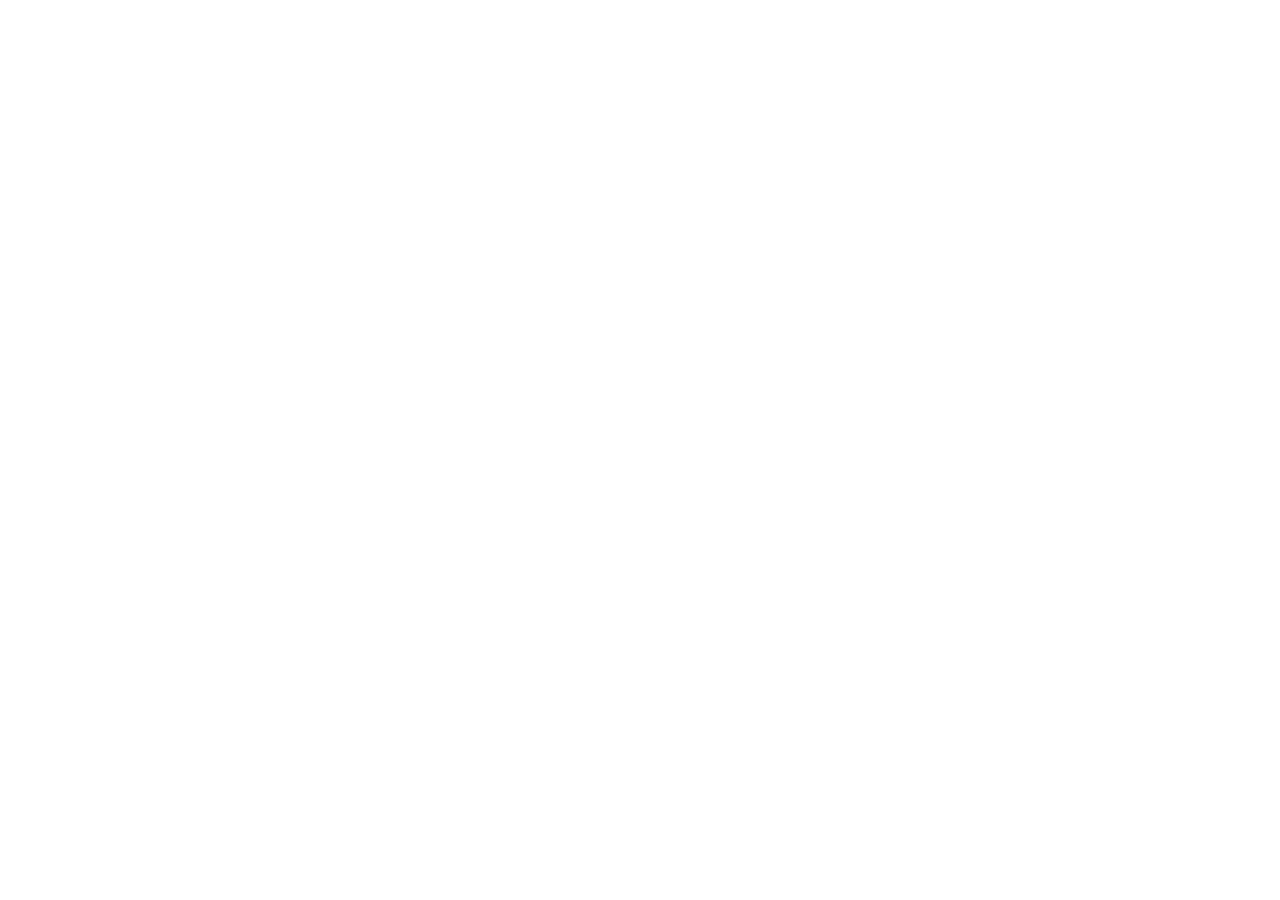
==== commit 51ab466d: "Retire this site — content now lives in the ASTRO Store repo Every page here now redirects (preservi" ====
--- a/account.html
+++ b/account.html
@@ -1,74 +1,22 @@
 <!DOCTYPE html>
-<html lang="en">
+<html lang="en" dir="ltr">
 <head>
   <meta charset="UTF-8">
   <meta name="viewport" content="width=device-width, initial-scale=1">
-  <title>My account — ASTRO Projects</title>
-  <meta name="description" content="Your ASTRO projects, team invitations and discount code — the same account as the ASTRO Store.">
-  <meta name="theme-color" content="#07080d">
-  <meta name="robots" content="noindex">
+  <title>My Account — ASTRO Projects</title>
+    <script>location.replace("https://astro-store-zeta.vercel.app/projects/account.html" + location.search + location.hash);</script>
+  <meta http-equiv="refresh" content="0; url=https://astro-store-zeta.vercel.app/projects/account.html">
+  <link rel="canonical" href="https://astro-store-zeta.vercel.app/projects/account.html">
   <link rel="icon" type="image/png" href="assets/favicon.png">
-  <link rel="preconnect" href="https://fonts.googleapis.com">
-  <link rel="preconnect" href="https://fonts.gstatic.com" crossorigin>
-  <link href="https://fonts.googleapis.com/css2?family=Cairo:wght@400;600;700&family=Inter:wght@400;500;600&family=JetBrains+Mono:wght@400;500&family=Space+Grotesk:wght@500;600;700&display=swap" rel="stylesheet">
-  <link rel="stylesheet" href="css/base.css?v=17">
-  <link rel="stylesheet" href="css/modal.css?v=17">
-  <link rel="stylesheet" href="css/site.css?v=17">
-  <link rel="stylesheet" href="css/order.css?v=17">
-  <link rel="stylesheet" href="css/account.css?v=17">
+  <style>
+    body { margin: 0; min-height: 100vh; display: flex; align-items: center; justify-content: center; background: #0b1020; color: #e8ecff; font: 16px/1.5 system-ui, sans-serif; text-align: center; padding: 24px; }
+    a { color: #6ea8ff; }
+  </style>
 </head>
-<body class="booking">
-  <header class="nav scrolled" id="nav">
-    <div class="wrap nav-in">
-      <a href="index.html" class="logo" aria-label="ASTRO Projects"><img src="assets/astro-logo-white.webp" alt="ASTRO — Smart Technology Solutions" width="76" height="46"></a>
-      <ul class="nav-links">
-        <li><a href="index.html" data-i18n="nav.home">Home</a></li>
-        <li><a href="index.html#work" data-i18n="nav.projects">Projects</a></li>
-        <li><a href="order.html" data-i18n="nav.book">Book a project</a></li>
-        <li><a href="world.html" data-i18n="nav.world">3D world</a></li>
-      </ul>
-      <div class="nav-actions">
-        <button class="btn lang" id="lang-toggle" type="button">عربي</button>
-      </div>
-    </div>
-  </header>
-
-  <main class="order-page">
-    <div class="wrap narrow">
-      <div class="order-head">
-        <h1 class="title" data-i18n="acc.title">My account</h1>
-      </div>
-
-      <div id="gate-wrap" hidden></div>
-
-      <div id="acc-wrap" hidden>
-        <div class="acc-head">
-          <div id="acc-who"></div>
-          <button class="btn" id="b-signout" type="button" data-i18n="acc.signOut">Sign out</button>
-        </div>
-
-        <div class="tabs2" role="tablist">
-          <button class="tab2 on" id="tab-projects" role="tab" type="button" data-i18n="acc.tab.projects">My projects</button>
-          <button class="tab2" id="tab-invites" role="tab" type="button">
-            <span data-i18n="acc.tab.invites">Invitations</span><span class="badge" id="invite-badge" hidden></span>
-          </button>
-          <button class="tab2" id="tab-code" role="tab" type="button" data-i18n="acc.tab.code">Discount code</button>
-        </div>
-
-        <section id="view-projects"><div class="card-form"><div class="form-body" id="projects-body"></div></div></section>
-        <section id="view-invites" hidden><div class="card-form"><div class="form-body" id="invites-body"></div></div></section>
-        <section id="view-code" hidden><div class="card-form"><div class="form-body" id="code-body"></div></div></section>
-      </div>
-    </div>
-  </main>
-
-  <footer><div class="wrap"><span class="f-brand"><img src="assets/astro-symbol.webp" alt="" width="14" height="28"> © <span id="yr"></span> ASTRO Projects</span><span>New Damietta, Egypt</span></div></footer>
-
-  <script src="js/icons.js?v=17"></script>
-  <script src="js/data.js?v=17"></script>
-  <script src="js/config.js?v=17"></script>
-  <script src="js/i18n-order.js?v=17"></script>
-  <script src="js/store-auth.js?v=17"></script>
-  <script src="js/account.js?v=17"></script>
+<body>
+  <div>
+    <p>ASTRO Projects has moved — taking you there now…</p>
+    <p><a href="https://astro-store-zeta.vercel.app/projects/account.html">Click here</a> if you're not redirected automatically.</p>
+  </div>
 </body>
 </html>
